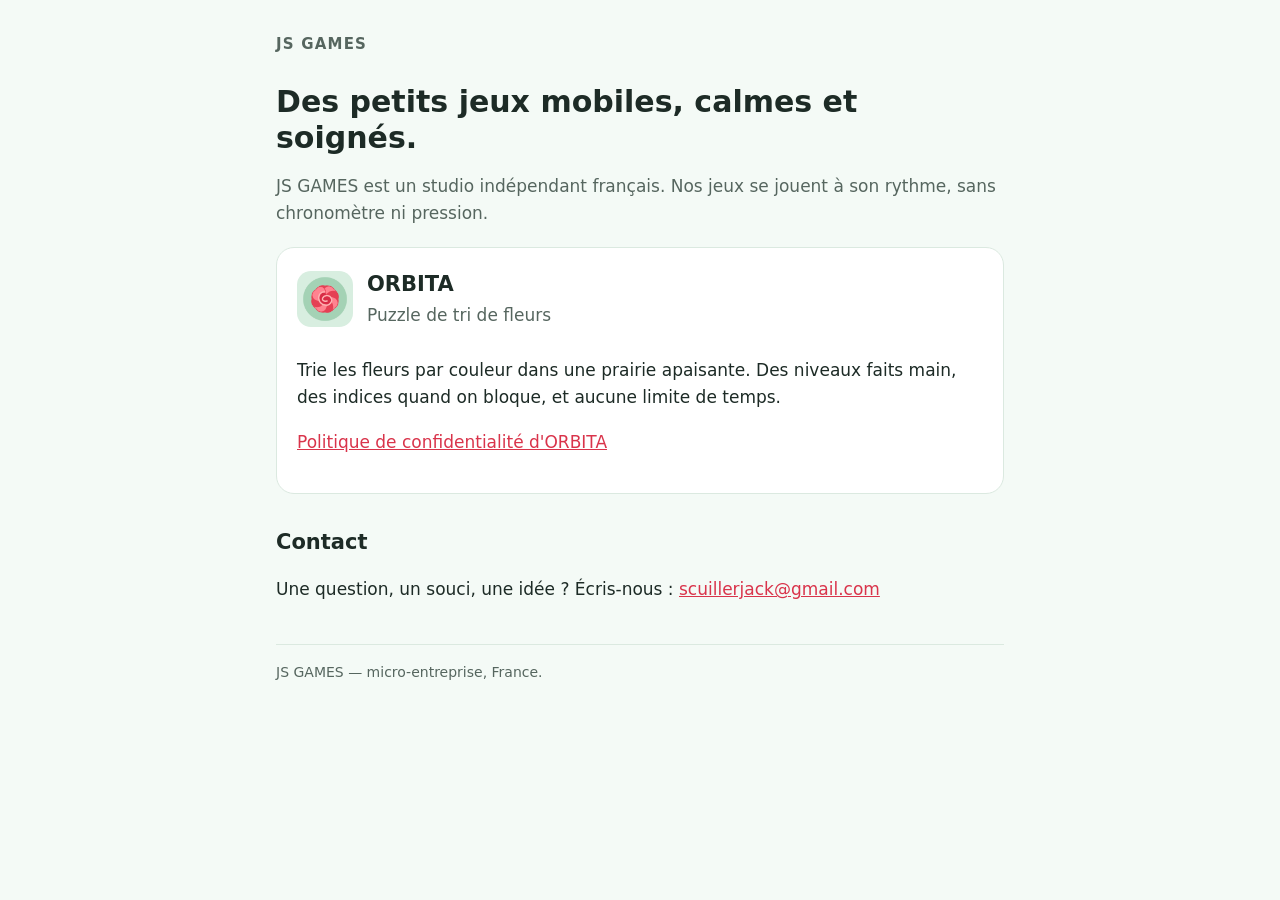
==== index.html @ 5d9d9b10 "site JS GAMES : accueil, politique de confidentialité ORBITA, app-ads.txt Co-Authored-By: Claude Opu" ====
<!doctype html>
<html lang="fr">
<head>
<meta charset="utf-8">
<meta name="viewport" content="width=device-width,initial-scale=1">
<title>JS GAMES</title>
<meta name="description" content="JS GAMES, petit studio français de jeux mobiles. Éditeur d'ORBITA.">
<link rel="icon" href="orbita-icon.png">
<link rel="stylesheet" href="style.css">
</head>
<body>
<main>
  <header><div class="brand">JS GAMES</div></header>
  <h1>Des petits jeux mobiles, calmes et soignés.</h1>
  <p class="muted">JS GAMES est un studio indépendant français. Nos jeux se jouent à son rythme, sans chronomètre ni pression.</p>

  <section class="card">
    <header><img src="orbita-icon.png" alt="Icône d'ORBITA"><div><h2 style="margin:0">ORBITA</h2><span class="muted">Puzzle de tri de fleurs</span></div></header>
    <p>Trie les fleurs par couleur dans une prairie apaisante. Des niveaux faits main, des indices quand on bloque, et aucune limite de temps.</p>
    <p><a href="politique-de-confidentialite.html">Politique de confidentialité d'ORBITA</a></p>
  </section>

  <h2>Contact</h2>
  <p>Une question, un souci, une idée ? Écris-nous : <a href="mailto:scuillerjack@gmail.com">scuillerjack@gmail.com</a></p>

  <footer>JS GAMES — micro-entreprise, France.</footer>
</main>
</body>
</html>
---- style.css ----
:root{--bg:#f4faf6;--card:#ffffff;--text:#1d2b26;--muted:#56665f;--accent:#d9344b;--soft:#a5d3b8;--line:#dbe9e0}
@media (prefers-color-scheme:dark){:root{--bg:#101a28;--card:#172435;--text:#edf5ff;--muted:#a9b8c8;--accent:#ff7d8f;--soft:#2f5a48;--line:#26384d}}
*{box-sizing:border-box}
body{margin:0;background:var(--bg);color:var(--text);font:17px/1.6 system-ui,-apple-system,"Segoe UI",Roboto,sans-serif}
main{max-width:760px;margin:0 auto;padding:32px 16px 48px}
header{display:flex;align-items:center;gap:14px;margin-bottom:28px}
header img{width:56px;height:56px;border-radius:14px}
.brand{font-weight:800;letter-spacing:.08em;font-size:15px;color:var(--muted)}
h1{font-size:30px;line-height:1.2;margin:0 0 12px}
h2{font-size:21px;margin:32px 0 8px}
p,li{color:var(--text)}
.muted{color:var(--muted)}
.card{background:var(--card);border:1px solid var(--line);border-radius:18px;padding:20px;margin:20px 0}
a{color:var(--accent)}
footer{margin-top:40px;padding-top:16px;border-top:1px solid var(--line);font-size:14px;color:var(--muted)}
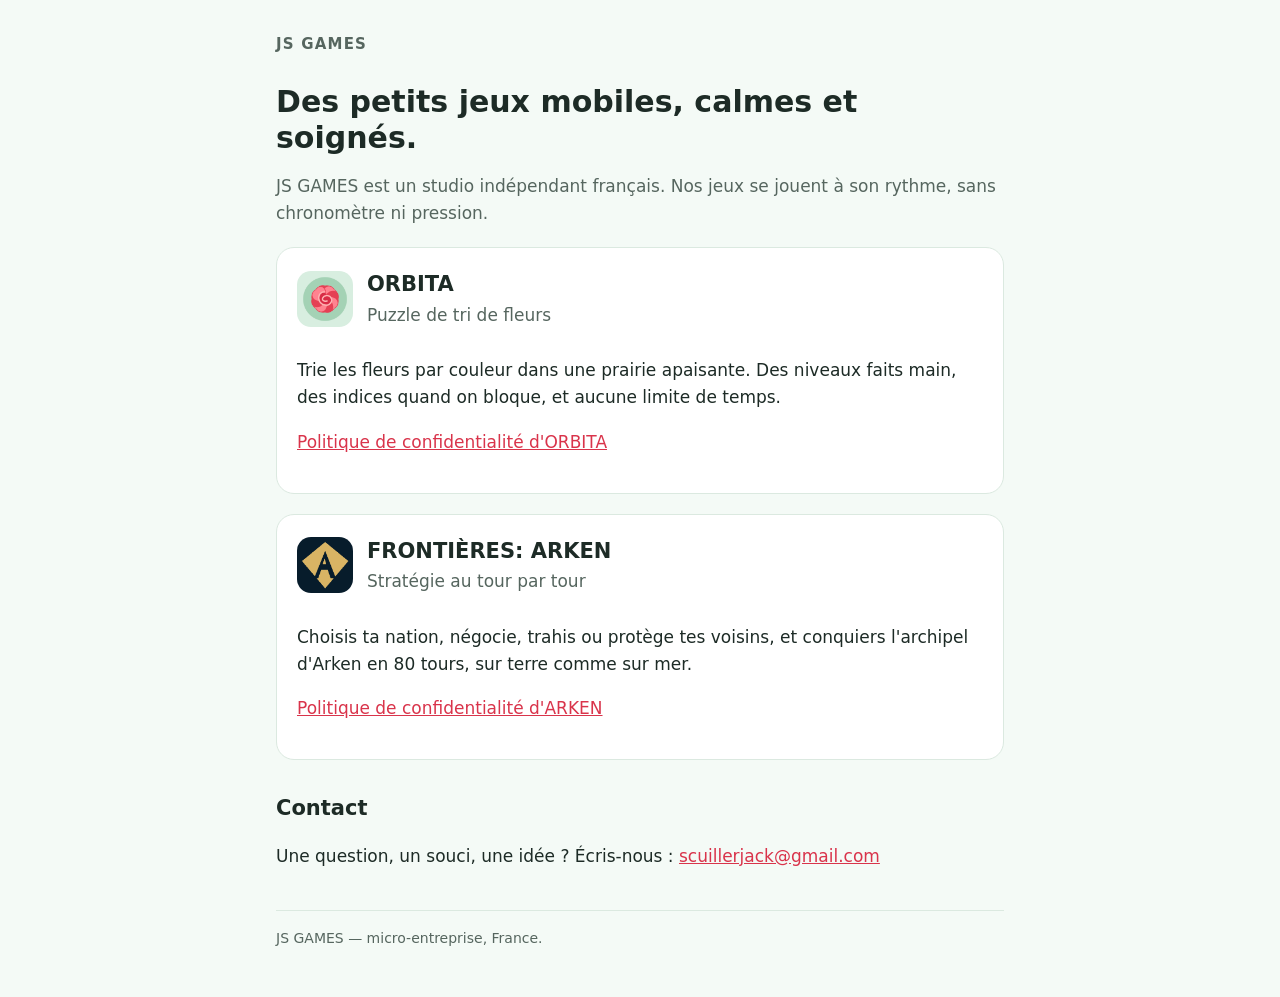
==== commit 184ebe39: "Site : politique de confidentialité et fiche de FRONTIÈRES: ARKEN Co-Authored-By: Claude Opus 5.5 <n" ====
--- a/index.html
+++ b/index.html
@@ -4,7 +4,7 @@
 <meta charset="utf-8">
 <meta name="viewport" content="width=device-width,initial-scale=1">
 <title>JS GAMES</title>
-<meta name="description" content="JS GAMES, petit studio français de jeux mobiles. Éditeur d'ORBITA.">
+<meta name="description" content="JS GAMES, petit studio français de jeux mobiles. Éditeur d'ORBITA et de FRONTIÈRES: ARKEN.">
 <link rel="icon" href="orbita-icon.png">
 <link rel="stylesheet" href="style.css">
 </head>
@@ -20,6 +20,12 @@
     <p><a href="politique-de-confidentialite.html">Politique de confidentialité d'ORBITA</a></p>
   </section>
 
+  <section class="card">
+    <header><img src="arken-icon.png" alt="Icône de FRONTIÈRES: ARKEN"><div><h2 style="margin:0">FRONTIÈRES: ARKEN</h2><span class="muted">Stratégie au tour par tour</span></div></header>
+    <p>Choisis ta nation, négocie, trahis ou protège tes voisins, et conquiers l'archipel d'Arken en 80 tours, sur terre comme sur mer.</p>
+    <p><a href="politique-de-confidentialite-arken.html">Politique de confidentialité d'ARKEN</a></p>
+  </section>
+
   <h2>Contact</h2>
   <p>Une question, un souci, une idée ? Écris-nous : <a href="mailto:scuillerjack@gmail.com">scuillerjack@gmail.com</a></p>
 
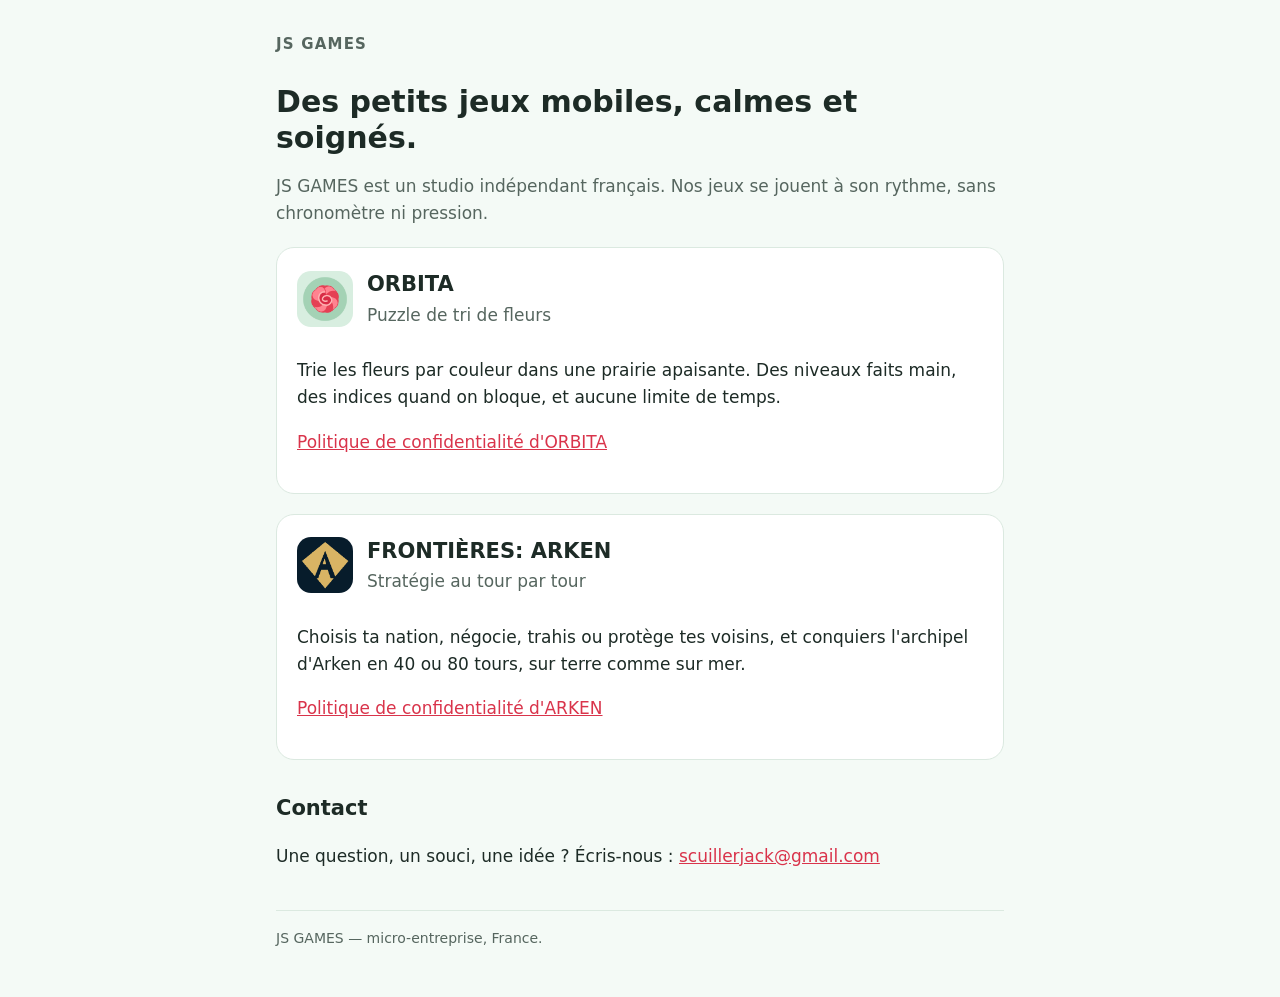
==== commit 11820419: "Site : ARKEN se joue en 40 ou 80 tours Co-Authored-By: Claude Opus 5.5 <noreply@anthropic.com> Claud" ====
--- a/index.html
+++ b/index.html
@@ -22,7 +22,7 @@
 
   <section class="card">
     <header><img src="arken-icon.png" alt="Icône de FRONTIÈRES: ARKEN"><div><h2 style="margin:0">FRONTIÈRES: ARKEN</h2><span class="muted">Stratégie au tour par tour</span></div></header>
-    <p>Choisis ta nation, négocie, trahis ou protège tes voisins, et conquiers l'archipel d'Arken en 80 tours, sur terre comme sur mer.</p>
+    <p>Choisis ta nation, négocie, trahis ou protège tes voisins, et conquiers l'archipel d'Arken en 40 ou 80 tours, sur terre comme sur mer.</p>
     <p><a href="politique-de-confidentialite-arken.html">Politique de confidentialité d'ARKEN</a></p>
   </section>
 
